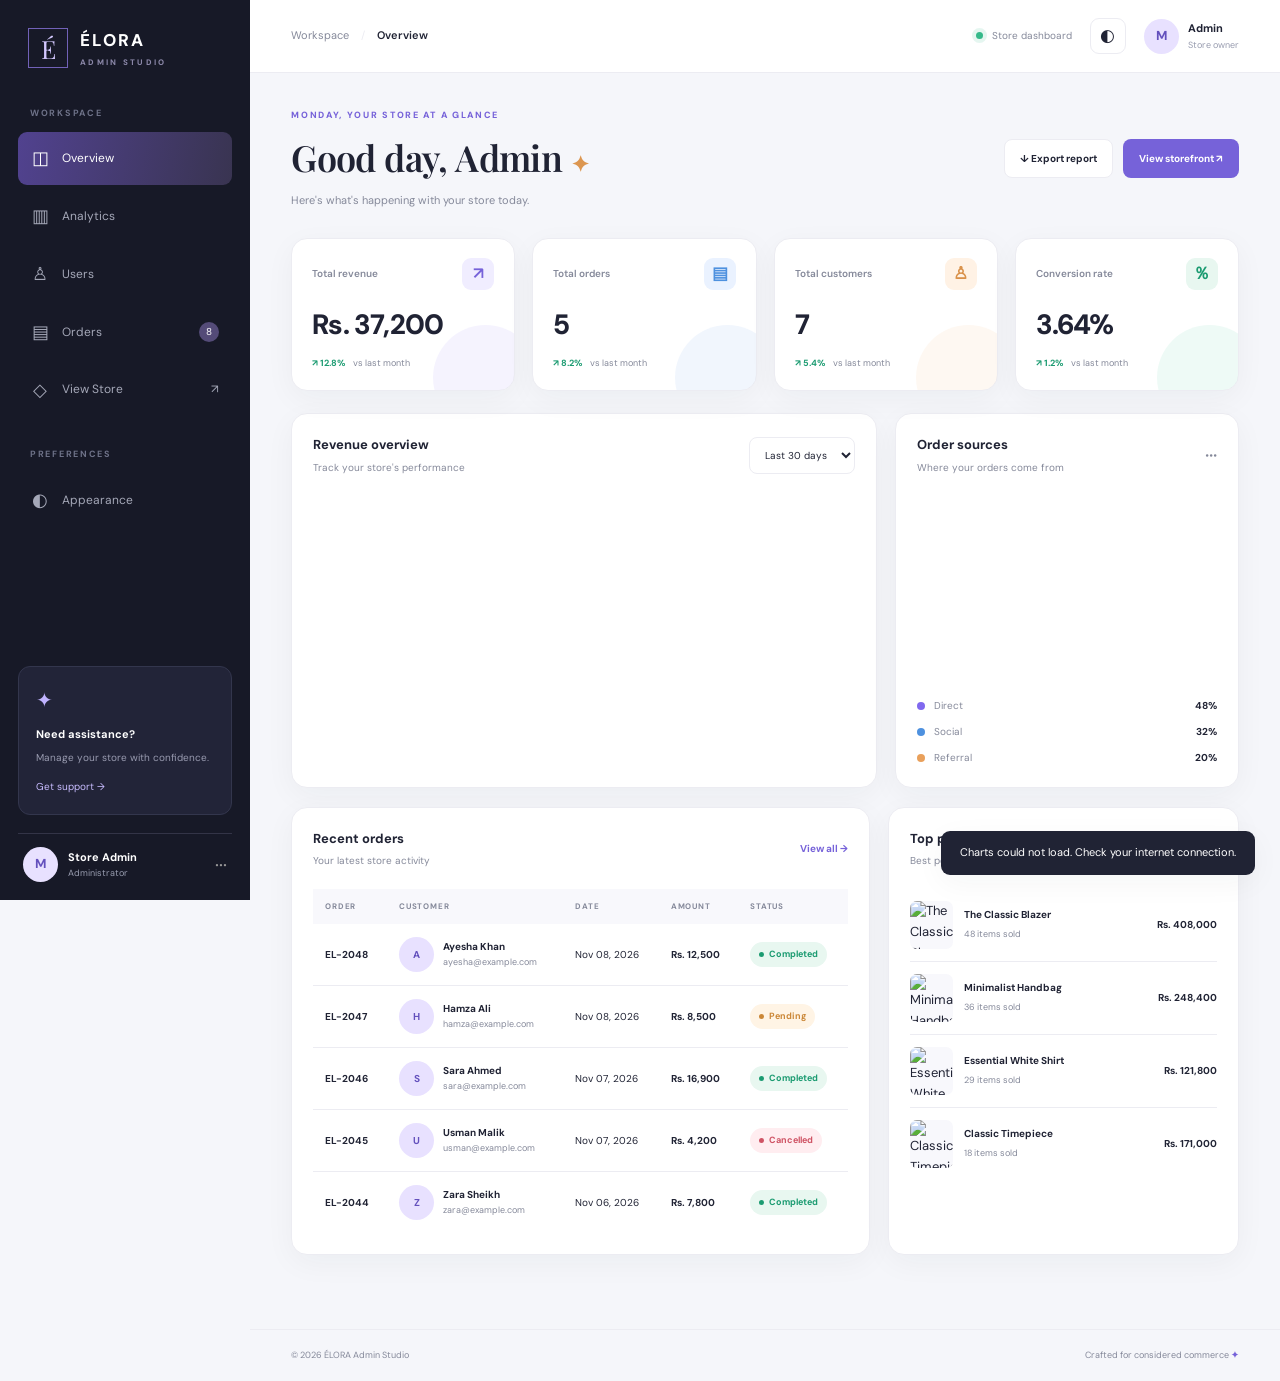
==== admin.html @ 5c1dced6 "Add files via upload" ====
<!DOCTYPE html>
<html lang="en">
<head>
  <meta charset="UTF-8">
  <meta name="viewport" content="width=device-width, initial-scale=1.0">
  <meta name="theme-color" content="#10131c">
  <title>Admin Dashboard | ÉLORA</title>

  <link rel="preconnect" href="https://fonts.googleapis.com">
  <link rel="preconnect" href="https://fonts.gstatic.com" crossorigin>
  <link href="https://fonts.googleapis.com/css2?family=DM+Sans:wght@400;500;600;700;800&family=Playfair+Display:wght@500;600;700&display=swap" rel="stylesheet">
  <link rel="stylesheet" href="admin.css">

  <script src="https://cdn.jsdelivr.net/npm/chart.js"></script>
  <script src="admin.js" defer></script>
</head>
<body>
  <div class="app-shell">

    <aside class="sidebar" id="sidebar">
      <a href="index.html" class="brand">
        <span class="brand-mark">É</span>
        <span class="brand-name">ÉLORA<small>ADMIN STUDIO</small></span>
      </a>

      <div class="sidebar-label">WORKSPACE</div>
      <nav class="sidebar-nav" aria-label="Main navigation">
        <a href="#overview" class="nav-link active" data-section="overview">
          <span class="nav-icon">◫</span> Overview
        </a>
        <a href="#analytics" class="nav-link" data-section="analytics">
          <span class="nav-icon">▥</span> Analytics
        </a>
        <a href="#users" class="nav-link" data-section="users">
          <span class="nav-icon">♙</span> Users
        </a>
        <a href="#orders" class="nav-link" data-section="orders">
          <span class="nav-icon">▤</span> Orders
          <span class="nav-badge">8</span>
        </a>
        <a href="shop.html" class="nav-link">
          <span class="nav-icon">◇</span> View Store
          <span class="external-icon">↗</span>
        </a>
      </nav>

      <div class="sidebar-label">PREFERENCES</div>
      <nav class="sidebar-nav">
        <button class="nav-link" id="theme-sidebar">
          <span class="nav-icon">◐</span> Appearance
        </button>
      </nav>

      <div class="sidebar-bottom">
        <div class="sidebar-help">
          <span class="help-icon">✦</span>
          <strong>Need assistance?</strong>
          <p>Manage your store with confidence.</p>
          <a href="contact.html">Get support →</a>
        </div>
        <div class="admin-mini">
          <div class="avatar avatar-purple">M</div>
          <div><strong>Store Admin</strong><small>Administrator</small></div>
          <span class="more-icon">···</span>
        </div>
      </div>
    </aside>

    <div class="main-area">
      <header class="topbar">
        <div class="topbar-left">
          <button class="icon-button mobile-menu" id="menu-toggle" aria-label="Toggle sidebar">☰</button>
          <div class="breadcrumb">Workspace <span>/</span> <strong id="breadcrumb-title">Overview</strong></div>
        </div>
        <div class="topbar-actions">
          <span class="live-indicator"><i></i> Store dashboard</span>
          <button class="icon-button" id="theme-toggle" aria-label="Toggle theme" title="Toggle theme">◐</button>
          <div class="top-admin">
            <div class="avatar avatar-purple">M</div>
            <div><strong>Admin</strong><small>Store owner</small></div>
          </div>
        </div>
      </header>

      <main class="dashboard-content">

        <!-- OVERVIEW -->
        <section class="dashboard-section active-section" id="overview">
          <div class="page-heading">
            <div>
              <p class="eyebrow">MONDAY, YOUR STORE AT A GLANCE</p>
              <h1>Good day, Admin <span>✦</span></h1>
              <p class="heading-subtitle">Here's what's happening with your store today.</p>
            </div>
            <div class="heading-actions">
              <button class="secondary-button" id="export-report">↓ Export report</button>
              <a href="shop.html" class="primary-button">View storefront ↗</a>
            </div>
          </div>

          <div class="stats-grid">
            <article class="stat-card">
              <div class="stat-top"><span>Total revenue</span><span class="stat-icon purple">↗</span></div>
              <div class="stat-value" id="total-revenue">Rs. 0</div>
              <div class="stat-bottom"><span class="trend positive">↗ 12.8%</span><span>vs last month</span></div>
              <div class="stat-decoration decoration-purple"></div>
            </article>
            <article class="stat-card">
              <div class="stat-top"><span>Total orders</span><span class="stat-icon blue">▤</span></div>
              <div class="stat-value" id="total-orders">0</div>
              <div class="stat-bottom"><span class="trend positive">↗ 8.2%</span><span>vs last month</span></div>
              <div class="stat-decoration decoration-blue"></div>
            </article>
            <article class="stat-card">
              <div class="stat-top"><span>Total customers</span><span class="stat-icon orange">♙</span></div>
              <div class="stat-value" id="total-customers">0</div>
              <div class="stat-bottom"><span class="trend positive">↗ 5.4%</span><span>vs last month</span></div>
              <div class="stat-decoration decoration-orange"></div>
            </article>
            <article class="stat-card">
              <div class="stat-top"><span>Conversion rate</span><span class="stat-icon green">％</span></div>
              <div class="stat-value">3.64%</div>
              <div class="stat-bottom"><span class="trend positive">↗ 1.2%</span><span>vs last month</span></div>
              <div class="stat-decoration decoration-green"></div>
            </article>
          </div>

          <div class="dashboard-grid">
            <article class="panel revenue-panel">
              <div class="panel-heading">
                <div><h2>Revenue overview</h2><p>Track your store's performance</p></div>
                <select id="revenue-period" class="select-control" aria-label="Revenue chart period">
                  <option value="7">Last 7 days</option>
                  <option value="30" selected>Last 30 days</option>
                  <option value="90">Last 90 days</option>
                </select>
              </div>
              <div class="chart-wrap"><canvas id="revenue-chart"></canvas></div>
            </article>

            <article class="panel traffic-panel">
              <div class="panel-heading">
                <div><h2>Order sources</h2><p>Where your orders come from</p></div>
                <button class="more-button" aria-label="More options">···</button>
              </div>
              <div class="donut-wrap"><canvas id="source-chart"></canvas></div>
              <div class="source-legend">
                <div><i class="legend-dot dot-purple"></i><span>Direct</span><strong>48%</strong></div>
                <div><i class="legend-dot dot-blue"></i><span>Social</span><strong>32%</strong></div>
                <div><i class="legend-dot dot-orange"></i><span>Referral</span><strong>20%</strong></div>
              </div>
            </article>
          </div>

          <div class="dashboard-grid lower-grid">
            <article class="panel orders-panel" id="orders">
              <div class="panel-heading">
                <div><h2>Recent orders</h2><p>Your latest store activity</p></div>
                <button class="text-button" id="view-all-orders">View all →</button>
              </div>
              <div class="table-scroll">
                <table>
                  <thead><tr><th>ORDER</th><th>CUSTOMER</th><th>DATE</th><th>AMOUNT</th><th>STATUS</th></tr></thead>
                  <tbody id="recent-orders-body"></tbody>
                </table>
              </div>
            </article>

            <article class="panel products-panel">
              <div class="panel-heading"><div><h2>Top products</h2><p>Best performing items</p></div></div>
              <div id="top-products"></div>
            </article>
          </div>
        </section>

        <!-- ANALYTICS -->
        <section class="dashboard-section" id="analytics">
          <div class="page-heading">
            <div><p class="eyebrow">PERFORMANCE INSIGHTS</p><h1>Analytics</h1><p class="heading-subtitle">Understand your store performance.</p></div>
            <button class="secondary-button" id="analytics-export">↓ Export data</button>
          </div>
          <div class="stats-grid compact-stats">
            <article class="stat-card"><div class="stat-top"><span>Average order value</span><span class="stat-icon purple">◈</span></div><div class="stat-value">Rs. 6,850</div><div class="stat-bottom"><span class="trend positive">↗ 4.3%</span><span>vs last month</span></div></article>
            <article class="stat-card"><div class="stat-top"><span>Orders completed</span><span class="stat-icon green">✓</span></div><div class="stat-value">84%</div><div class="stat-bottom"><span class="trend positive">↗ 2.1%</span><span>vs last month</span></div></article>
            <article class="stat-card"><div class="stat-top"><span>Returning customers</span><span class="stat-icon blue">♙</span></div><div class="stat-value">28.6%</div><div class="stat-bottom"><span class="trend positive">↗ 3.8%</span><span>vs last month</span></div></article>
            <article class="stat-card"><div class="stat-top"><span>Refund rate</span><span class="stat-icon orange">↩</span></div><div class="stat-value">1.8%</div><div class="stat-bottom"><span class="trend neutral">— 0.2%</span><span>vs last month</span></div></article>
          </div>
          <article class="panel analytics-chart-panel">
            <div class="panel-heading"><div><h2>Revenue & orders</h2><p>Monthly performance comparison</p></div></div>
            <div class="large-chart"><canvas id="analytics-chart"></canvas></div>
          </article>
        </section>

        <!-- USERS -->
        <section class="dashboard-section" id="users">
          <div class="page-heading">
            <div><p class="eyebrow">CUSTOMER RELATIONSHIPS</p><h1>User management</h1><p class="heading-subtitle">Manage your customer directory.</p></div>
            <button class="primary-button" id="add-user-button">＋ Add user</button>
          </div>

          <div class="stats-grid user-stats">
            <article class="stat-card"><div class="stat-top"><span>All users</span><span class="stat-icon purple">♙</span></div><div class="stat-value" id="user-total">0</div><div class="stat-bottom"><span>Registered profiles</span></div></article>
            <article class="stat-card"><div class="stat-top"><span>Active users</span><span class="stat-icon green">✓</span></div><div class="stat-value" id="user-active">0</div><div class="stat-bottom"><span>Active status</span></div></article>
            <article class="stat-card"><div class="stat-top"><span>New this month</span><span class="stat-icon blue">＋</span></div><div class="stat-value" id="user-new">0</div><div class="stat-bottom"><span>Recent signups</span></div></article>
          </div>

          <article class="panel user-panel">
            <div class="panel-heading user-toolbar">
              <div><h2>All customers</h2><p>Search and manage customer profiles</p></div>
              <div class="user-filters">
                <input type="search" id="user-search" placeholder="Search users..." class="search-control">
                <select id="user-status-filter" class="select-control"><option value="all">All statuses</option><option value="Active">Active</option><option value="Inactive">Inactive</option></select>
                <button class="secondary-button" id="user-export">↓ CSV</button>
              </div>
            </div>
            <div class="table-scroll">
              <table class="user-table">
                <thead><tr><th>CUSTOMER</th><th>EMAIL</th><th>JOINED</th><th>ORDERS</th><th>STATUS</th><th>ACTIONS</th></tr></thead>
                <tbody id="users-body"></tbody>
              </table>
            </div>
            <div class="table-footer"><span id="user-count-label">Showing 0 users</span><span>Demo customer records</span></div>
          </article>
        </section>

      </main>

      <footer class="dashboard-footer">
        <span>© 2026 ÉLORA Admin Studio</span>
        <span>Crafted for considered commerce <b>✦</b></span>
      </footer>
    </div>
  </div>

  <!-- USER MODAL -->
  <div class="modal-backdrop" id="user-modal" aria-hidden="true">
    <div class="modal" role="dialog" aria-modal="true" aria-labelledby="modal-title">
      <div class="modal-heading"><div><p class="eyebrow">CUSTOMER DIRECTORY</p><h2 id="modal-title">Add new user</h2></div><button class="modal-close" id="modal-close" aria-label="Close">×</button></div>
      <form id="user-form">
        <input type="hidden" id="edit-user-id">
        <label>Full name<input id="form-name" required maxlength="70" placeholder="Enter full name"></label>
        <label>Email address<input id="form-email" type="email" required maxlength="120" placeholder="name@example.com"></label>
        <label>Status<select id="form-status"><option>Active</option><option>Inactive</option></select></label>
        <div class="modal-actions"><button type="button" class="secondary-button" id="cancel-user">Cancel</button><button type="submit" class="primary-button">Save user</button></div>
      </form>
    </div>
  </div>

  <div class="toast" id="toast" role="status" aria-live="polite"></div>
</body>
</html>
---- admin.css ----
:root {
  color-scheme: light;
  --bg: #f5f6fa;
  --surface: #ffffff;
  --surface-2: #f8f8fc;
  --text: #202334;
  --muted: #85899a;
  --border: #ececf2;
  --sidebar: #171927;
  --sidebar-text: #a5a8b8;
  --primary: #7662d9;
  --primary-soft: #f0edff;
  --green: #1b9b71;
  --green-soft: #e8f7f0;
  --orange: #dc9650;
  --blue: #4e91df;
  --red: #d95b68;
  --shadow: 0 8px 30px rgba(31, 35, 55, .045);
  --radius: 16px;
}

body.dark-theme {
  color-scheme: dark;
  --bg: #11131d;
  --surface: #1a1d2a;
  --surface-2: #222536;
  --text: #eff0f7;
  --muted: #999eb1;
  --border: #303346;
  --sidebar: #0c0e17;
  --sidebar-text: #a5a8b8;
  --primary: #a08efb;
  --primary-soft: #30294b;
  --green-soft: #17372f;
  --shadow: 0 8px 30px rgba(0,0,0,.15);
}

* { box-sizing: border-box; margin: 0; padding: 0; }
html { scroll-behavior: smooth; }
body {
  font-family: "DM Sans", sans-serif;
  background: var(--bg);
  color: var(--text);
  font-size: 13px;
  line-height: 1.6;
  transition: background .25s, color .25s;
}
button, input, select { font: inherit; }
button { cursor: pointer; }
a { color: inherit; text-decoration: none; }
button:focus-visible, a:focus-visible, input:focus-visible, select:focus-visible {
  outline: 2px solid var(--primary);
  outline-offset: 3px;
}
.app-shell { min-height: 100vh; }
.sidebar {
  position: fixed;
  inset: 0 auto 0 0;
  z-index: 100;
  width: 250px;
  background: var(--sidebar);
  color: white;
  display: flex;
  flex-direction: column;
  padding: 27px 18px 15px;
  overflow-y: auto;
}
.brand { display: flex; align-items: center; gap: 12px; padding: 0 10px 37px; }
.brand-mark {
  display: grid; place-items: center; width: 40px; height: 40px;
  border: 1px solid #7161b7; color: #d4c9ff;
  font-family: "Playfair Display", serif; font-size: 25px;
}
.brand-name { font-weight: 800; letter-spacing: 2px; font-size: 17px; }
.brand-name small { display: block; color: #8c88a9; font-size: 8px; letter-spacing: 2.3px; margin-top: 2px; }
.sidebar-label { color: #6e7288; font-size: 9px; font-weight: 700; letter-spacing: 1.7px; padding: 0 12px 12px; }
.sidebar-nav { display: grid; gap: 5px; margin-bottom: 31px; }
.nav-link {
  display: flex; align-items: center; gap: 13px;
  width: 100%; padding: 12px 13px; border: 0;
  border-radius: 9px; color: var(--sidebar-text);
  background: transparent; font-size: 12px; text-align: left;
  transition: .2s;
}
.nav-link:hover { background: #25283b; color: white; }
.nav-link.active { color: white; background: linear-gradient(100deg,#51428f,#393451); }
.nav-icon { width: 18px; font-size: 18px; text-align: center; }
.nav-badge { margin-left: auto; background: #544b78; color: white; padding: 2px 7px; border-radius: 20px; font-size: 10px; }
.external-icon { margin-left: auto; }
.sidebar-bottom { margin-top: auto; }
.sidebar-help { background: #222438; border: 1px solid #33364d; padding: 17px; border-radius: 12px; margin-bottom: 18px; }
.help-icon { display: block; color: #c0b3ff; font-size: 20px; margin-bottom: 8px; }
.sidebar-help strong { font-size: 11px; }
.sidebar-help p { color: #999bb0; font-size: 10px; margin: 5px 0 10px; }
.sidebar-help a { color: #c8bcff; font-size: 10px; }
.admin-mini { display: flex; align-items: center; gap: 10px; padding: 13px 5px 3px; border-top: 1px solid #333447; }
.admin-mini strong, .top-admin strong { display: block; font-size: 11px; }
.admin-mini small, .top-admin small { display: block; font-size: 9px; color: #989caf; }
.avatar { flex: 0 0 auto; display: grid; place-items: center; width: 35px; height: 35px; border-radius: 50%; font-weight: 700; }
.avatar-purple { background: #e8e1ff; color: #6350bd; }
.more-icon { margin-left: auto; font-size: 20px; color: #999; }

.main-area { margin-left: 250px; min-height: 100vh; display: flex; flex-direction: column; }
.topbar {
  height: 73px; padding: 0 4%;
  background: var(--surface); border-bottom: 1px solid var(--border);
  display: flex; align-items: center; justify-content: space-between;
  position: sticky; top: 0; z-index: 50;
}
.topbar-left, .topbar-actions { display: flex; align-items: center; gap: 20px; }
.breadcrumb { color: var(--muted); font-size: 11px; }
.breadcrumb span { margin: 0 9px; color: var(--border); }
.breadcrumb strong { color: var(--text); font-weight: 600; }
.topbar-actions { gap: 18px; }
.live-indicator { font-size: 10px; color: var(--muted); }
.live-indicator i { display: inline-block; width: 7px; height: 7px; border-radius: 50%; background: #36b98a; margin-right: 6px; box-shadow: 0 0 0 4px #36b98a20; }
.icon-button { border: 1px solid var(--border); background: var(--surface); color: var(--text); width: 36px; height: 36px; border-radius: 9px; font-size: 17px; }
.icon-button:hover { border-color: var(--primary); color: var(--primary); }
.top-admin { display: flex; align-items: center; gap: 9px; }
.mobile-menu { display: none; }

.dashboard-content { width: 100%; max-width: 1600px; margin: 0 auto; padding: 35px 4% 55px; flex: 1; }
.dashboard-section { display: none; animation: appear .25s ease; }
.dashboard-section.active-section { display: block; }
@keyframes appear { from { opacity: 0; transform: translateY(5px); } to { opacity: 1; transform: translateY(0); } }

.page-heading { display: flex; justify-content: space-between; align-items: center; gap: 20px; margin-bottom: 28px; }
.eyebrow { color: var(--primary); font-size: 9px; font-weight: 800; letter-spacing: 1.7px; margin-bottom: 7px; }
.page-heading h1 { font-family: "Playfair Display", serif; font-weight: 600; font-size: clamp(28px,3vw,36px); letter-spacing: -.6px; }
.page-heading h1 span { color: var(--orange); font-size: 22px; }
.heading-subtitle { color: var(--muted); margin-top: 5px; font-size: 11px; }
.heading-actions { display: flex; gap: 10px; }
.primary-button, .secondary-button {
  display: inline-flex; justify-content: center; align-items: center; gap: 7px;
  min-height: 39px; border-radius: 8px; padding: 0 15px;
  font-size: 10px; font-weight: 700; border: 1px solid transparent;
  transition: .2s;
}
.primary-button { background: var(--primary); color: white; }
.primary-button:hover { filter: brightness(1.1); transform: translateY(-1px); }
.secondary-button { color: var(--text); background: var(--surface); border-color: var(--border); }
.secondary-button:hover { border-color: var(--primary); color: var(--primary); }
.text-button { background: transparent; border: 0; color: var(--primary); font-size: 10px; font-weight: 700; }
.select-control, .search-control {
  height: 37px; background: var(--surface); border: 1px solid var(--border);
  border-radius: 8px; color: var(--text); padding: 0 11px; font-size: 10px;
}
.search-control { min-width: 190px; }

.stats-grid { display: grid; grid-template-columns: repeat(4,minmax(0,1fr)); gap: 17px; margin-bottom: 22px; }
.stat-card {
  position: relative; overflow: hidden; background: var(--surface);
  border: 1px solid var(--border); border-radius: var(--radius);
  padding: 19px 20px; min-width: 0; box-shadow: var(--shadow);
}
.stat-top { display: flex; align-items: center; justify-content: space-between; gap: 8px; color: var(--muted); font-size: 10px; font-weight: 600; }
.stat-icon { width: 32px; height: 32px; border-radius: 9px; display: grid; place-items: center; font-size: 17px; }
.stat-icon.purple { background: var(--primary-soft); color: var(--primary); }
.stat-icon.blue { background: #eaf2ff; color: #4e91df; }
.stat-icon.orange { background: #fff2e5; color: #d99048; }
.stat-icon.green { background: var(--green-soft); color: var(--green); }
.dark-theme .stat-icon.blue { background: #243750; }
.dark-theme .stat-icon.orange { background: #443124; }
.stat-value { font-size: clamp(21px,2.3vw,28px); font-weight: 800; letter-spacing: -.8px; margin: 13px 0 9px; position: relative; z-index: 1; }
.stat-bottom { display: flex; flex-wrap: wrap; gap: 7px; color: var(--muted); font-size: 9px; position: relative; z-index: 1; }
.trend { font-weight: 700; }
.trend.positive { color: var(--green); }
.trend.neutral { color: var(--orange); }
.stat-decoration { position: absolute; right: -24px; bottom: -40px; width: 105px; height: 105px; border-radius: 50%; opacity: .08; }
.decoration-purple { background: #8069ef; }
.decoration-blue { background: #4e91df; }
.decoration-orange { background: #e9a05b; }
.decoration-green { background: #28b787; }

.dashboard-grid { display: grid; grid-template-columns: 1.7fr 1fr; gap: 18px; margin-bottom: 19px; }
.panel { background: var(--surface); border: 1px solid var(--border); border-radius: var(--radius); padding: 21px; box-shadow: var(--shadow); min-width: 0; }
.panel-heading { display: flex; justify-content: space-between; align-items: center; gap: 15px; margin-bottom: 20px; }
.panel-heading h2 { font-size: 13px; font-weight: 700; }
.panel-heading p { font-size: 10px; color: var(--muted); margin-top: 4px; }
.more-button { border: 0; background: transparent; color: var(--muted); font-size: 22px; }
.chart-wrap { position: relative; width: 100%; height: 270px; }
.donut-wrap { width: 100%; max-width: 210px; height: 190px; margin: 0 auto 12px; }
.source-legend { display: grid; gap: 10px; }
.source-legend > div { display: flex; align-items: center; gap: 9px; font-size: 10px; color: var(--muted); }
.source-legend strong { margin-left: auto; color: var(--text); }
.legend-dot { width: 8px; height: 8px; border-radius: 50%; }
.dot-purple { background: #8069ef; }
.dot-blue { background: #4e91df; }
.dot-orange { background: #e9a05b; }
.lower-grid { grid-template-columns: 1.65fr 1fr; }
.table-scroll { width: 100%; overflow-x: auto; }
table { width: 100%; border-collapse: collapse; white-space: nowrap; text-align: left; }
th { padding: 11px 12px; font-size: 8px; letter-spacing: .8px; color: var(--muted); font-weight: 700; background: var(--surface-2); }
td { padding: 13px 12px; font-size: 10px; border-bottom: 1px solid var(--border); }
tbody tr:last-child td { border-bottom: 0; }
tbody tr:hover { background: var(--surface-2); }
.customer-cell { display: flex; align-items: center; gap: 9px; }
.customer-cell strong { font-size: 10px; }
.customer-cell small { display: block; color: var(--muted); font-size: 9px; }
.status-pill { display: inline-flex; align-items: center; gap: 5px; padding: 5px 9px; border-radius: 30px; font-size: 9px; font-weight: 700; }
.status-pill::before { content: ""; width: 5px; height: 5px; border-radius: 50%; background: currentColor; }
.status-completed, .status-active { background: var(--green-soft); color: var(--green); }
.status-pending { background: #fff4e5; color: #cb8737; }
.status-cancelled, .status-inactive { background: #ffedf0; color: #cf5364; }
.top-product { display: flex; align-items: center; gap: 11px; padding: 12px 0; border-bottom: 1px solid var(--border); }
.top-product:last-child { border: 0; }
.product-thumb { width: 43px; height: 48px; border-radius: 7px; object-fit: cover; background: var(--surface-2); }
.top-product-info { flex: 1; min-width: 0; }
.top-product-info strong { display: block; font-size: 10px; overflow: hidden; text-overflow: ellipsis; }
.top-product-info small { color: var(--muted); font-size: 9px; }
.top-product > strong { font-size: 10px; }
.dashboard-footer { display: flex; justify-content: space-between; gap: 15px; padding: 18px 4%; border-top: 1px solid var(--border); color: var(--muted); font-size: 9px; }
.dashboard-footer b { color: var(--primary); }

.compact-stats { margin-top: 5px; }
.analytics-chart-panel { margin-top: 18px; }
.large-chart { height: 390px; position: relative; }
.user-stats { grid-template-columns: repeat(3,minmax(0,1fr)); }
.user-panel { margin-top: 20px; }
.user-toolbar { align-items: flex-start; }
.user-filters { display: flex; flex-wrap: wrap; gap: 8px; }
.user-table td { padding-top: 15px; padding-bottom: 15px; }
.table-footer { display: flex; justify-content: space-between; padding-top: 17px; color: var(--muted); font-size: 9px; }
.action-buttons { display: flex; gap: 6px; }
.table-action { background: var(--surface-2); color: var(--text); border: 1px solid var(--border); border-radius: 6px; padding: 5px 8px; font-size: 9px; }
.table-action:hover { border-color: var(--primary); color: var(--primary); }
.table-action.delete:hover { border-color: var(--red); color: var(--red); }
.empty-row { text-align: center; color: var(--muted); padding: 35px; }

.modal-backdrop { position: fixed; inset: 0; z-index: 200; background: #090b16a8; display: none; align-items: center; justify-content: center; padding: 18px; }
.modal-backdrop.open { display: flex; }
.modal { width: 100%; max-width: 440px; background: var(--surface); border: 1px solid var(--border); border-radius: 17px; padding: 25px; box-shadow: 0 25px 80px #0003; }
.modal-heading { display: flex; justify-content: space-between; margin-bottom: 23px; }
.modal-heading h2 { font-family: "Playfair Display",serif; font-size: 25px; font-weight: 600; }
.modal-close { background: transparent; border: 0; color: var(--muted); font-size: 25px; }
.modal form label { display: block; margin-bottom: 15px; font-size: 10px; font-weight: 700; }
.modal form input, .modal form select { display: block; width: 100%; height: 42px; margin-top: 7px; padding: 0 12px; border: 1px solid var(--border); border-radius: 8px; background: var(--surface-2); color: var(--text); }
.modal-actions { display: flex; justify-content: flex-end; gap: 9px; margin-top: 22px; }
.toast { position: fixed; right: 25px; bottom: 25px; z-index: 300; background: #202334; color: white; padding: 13px 19px; border-radius: 9px; box-shadow: var(--shadow); font-size: 11px; opacity: 0; transform: translateY(10px); pointer-events: none; transition: .25s; }
.toast.show { opacity: 1; transform: translateY(0); }

@media (max-width: 1150px) {
  .sidebar { width: 220px; }
  .main-area { margin-left: 220px; }
  .stats-grid { gap: 11px; }
  .stat-card { padding: 16px; }
  .dashboard-grid { grid-template-columns: 1.4fr 1fr; }
  .user-toolbar { flex-direction: column; }
}
@media (max-width: 900px) {
  .sidebar { width: 72px; padding: 22px 10px 12px; }
  .brand { justify-content: center; padding: 0 0 35px; }
  .brand-mark { width: 42px; height: 42px; }
  .brand-name, .sidebar-label, .nav-link:not(.active) .nav-badge,
  .nav-link .nav-badge, .nav-link .external-icon,
  .nav-link:not(.active) { font-size: 0; }
  .nav-link { justify-content: center; padding: 13px 5px; }
  .nav-icon { font-size: 20px; }
  .sidebar-help, .admin-mini > div:not(.avatar), .more-icon { display: none; }
  .admin-mini { justify-content: center; }
  .main-area { margin-left: 72px; }
  .dashboard-grid { grid-template-columns: 1fr; }
  .stats-grid { grid-template-columns: repeat(2,minmax(0,1fr)); }
}
@media (max-width: 600px) {
  .sidebar { width: 250px; transform: translateX(-100%); transition: transform .25s ease; box-shadow: 15px 0 35px #0002; }
  .sidebar.mobile-open { transform: translateX(0); }
  .sidebar .brand { justify-content: flex-start; padding: 0 10px 30px; }
  .sidebar .brand-name { font-size: 17px; }
  .sidebar .sidebar-label { font-size: 9px; }
  .sidebar .nav-link { justify-content: flex-start; font-size: 12px; padding: 12px 13px; }
  .sidebar .nav-icon { font-size: 18px; }
  .sidebar .nav-badge, .sidebar .external-icon { font-size: 10px; }
  .sidebar .sidebar-help { display: block; }
  .sidebar .admin-mini > div:not(.avatar) { display: block; }
  .sidebar .more-icon { display: block; }
  .main-area { margin-left: 0; }
  .topbar { height: 62px; padding: 0 15px; }
  .mobile-menu { display: block; }
  .topbar-left, .topbar-actions { gap: 10px; }
  .breadcrumb { font-size: 9px; }
  .live-indicator { display: none; }
  .top-admin > div:not(.avatar) { display: none; }
  .dashboard-content { padding: 26px 15px 40px; }
  .page-heading { align-items: flex-start; flex-direction: column; }
  .page-heading h1 { font-size: 29px; }
  .heading-actions { width: 100%; }
  .heading-actions > * { flex: 1; }
  .stats-grid { gap: 10px; }
  .stat-card { padding: 13px; border-radius: 12px; }
  .stat-top { font-size: 9px; }
  .stat-icon { width: 27px; height: 27px; font-size: 14px; }
  .stat-value { font-size: 21px; }
  .stat-bottom { font-size: 8px; }
  .panel { padding: 15px; border-radius: 13px; }
  .panel-heading { align-items: flex-start; }
  .chart-wrap { height: 225px; }
  .donut-wrap { height: 180px; }
  .large-chart { height: 300px; }
  .user-filters { width: 100%; }
  .user-filters > * { flex: 1; min-width: 0; }
  .user-filters .search-control { flex-basis: 100%; }
  .table-footer { gap: 10px; flex-wrap: wrap; }
  .dashboard-footer { padding: 15px; font-size: 8px; }
}
@media (max-width: 360px) {
  .dashboard-content { padding-left: 10px; padding-right: 10px; }
  .stat-card { padding: 10px; }
  .stat-value { font-size: 18px; }
  .heading-actions { flex-direction: column; }
  .breadcrumb { font-size: 8px; }
}
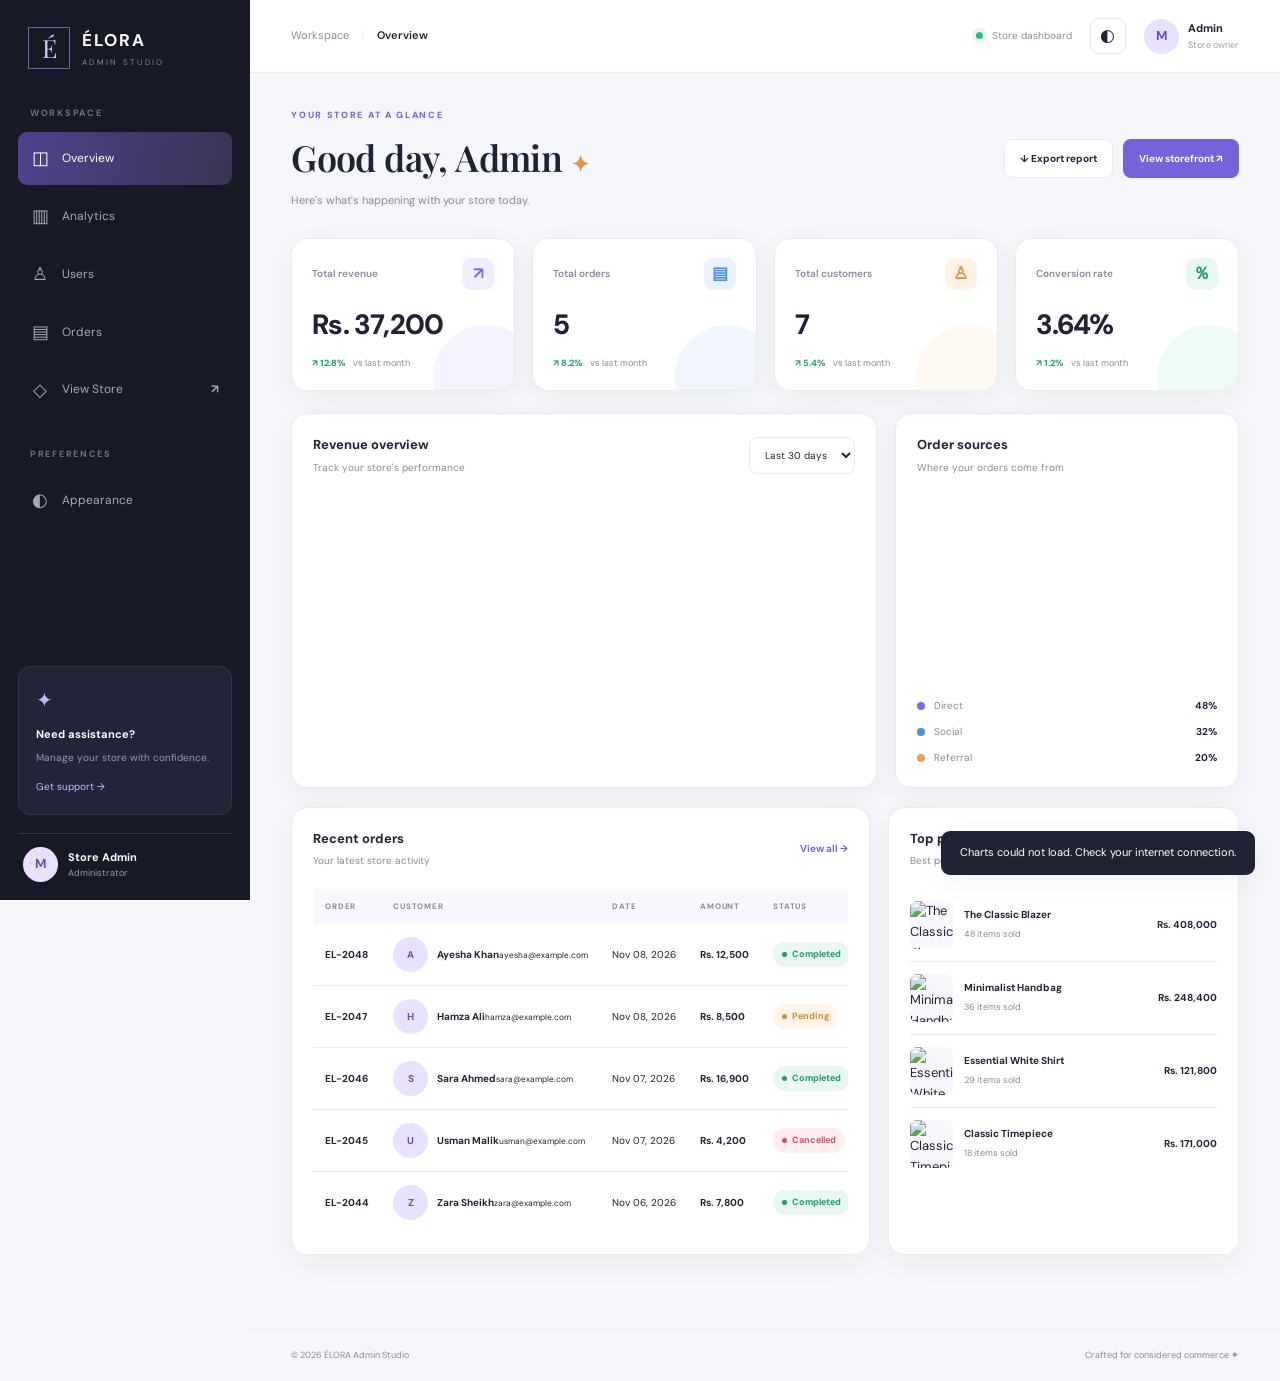
==== commit 2203a93f: "Update admin.html" ====
--- a/admin.html
+++ b/admin.html
@@ -1,68 +1,50 @@
-
 <!DOCTYPE html>
 <html lang="en">
 <head>
   <meta charset="UTF-8">
   <meta name="viewport" content="width=device-width, initial-scale=1.0">
-  <meta name="theme-color" content="#10131c">
+  <meta name="theme-color" content="#11131d">
+  <meta name="description" content="ÉLORA Admin Studio dashboard">
   <title>Admin Dashboard | ÉLORA</title>
 
   <link rel="preconnect" href="https://fonts.googleapis.com">
   <link rel="preconnect" href="https://fonts.gstatic.com" crossorigin>
   <link href="https://fonts.googleapis.com/css2?family=DM+Sans:wght@400;500;600;700;800&family=Playfair+Display:wght@500;600;700&display=swap" rel="stylesheet">
+
   <link rel="stylesheet" href="admin.css">
-
   <script src="https://cdn.jsdelivr.net/npm/chart.js"></script>
   <script src="admin.js" defer></script>
 </head>
 <body>
   <div class="app-shell">
-
     <aside class="sidebar" id="sidebar">
-      <a href="index.html" class="brand">
-        <span class="brand-mark">É</span>
-        <span class="brand-name">ÉLORA<small>ADMIN STUDIO</small></span>
+      <a class="brand" href="admin.html">
+        <span class="brand-symbol">É</span>
+        <span class="brand-text"><strong>ÉLORA</strong><small>ADMIN STUDIO</small></span>
       </a>
 
-      <div class="sidebar-label">WORKSPACE</div>
-      <nav class="sidebar-nav" aria-label="Main navigation">
-        <a href="#overview" class="nav-link active" data-section="overview">
-          <span class="nav-icon">◫</span> Overview
-        </a>
-        <a href="#analytics" class="nav-link" data-section="analytics">
-          <span class="nav-icon">▥</span> Analytics
-        </a>
-        <a href="#users" class="nav-link" data-section="users">
-          <span class="nav-icon">♙</span> Users
-        </a>
-        <a href="#orders" class="nav-link" data-section="orders">
-          <span class="nav-icon">▤</span> Orders
-          <span class="nav-badge">8</span>
-        </a>
-        <a href="shop.html" class="nav-link">
-          <span class="nav-icon">◇</span> View Store
-          <span class="external-icon">↗</span>
-        </a>
+      <p class="sidebar-label">WORKSPACE</p>
+      <nav class="sidebar-nav">
+        <a href="#overview" class="nav-link active" data-section="overview"><span>◫</span> Overview</a>
+        <a href="#analytics" class="nav-link" data-section="analytics"><span>▥</span> Analytics</a>
+        <a href="#users" class="nav-link" data-section="users"><span>♙</span> Users</a>
+        <a href="#orders" class="nav-link" data-section="orders"><span>▤</span> Orders</a>
+        <a href="https://muhammad-muzammil12.github.io/Portfolio-E-Commerce-Website/" class="nav-link" target="_blank" rel="noopener noreferrer"><span>◇</span> View Store <b class="external-icon">↗</b></a>
       </nav>
 
-      <div class="sidebar-label">PREFERENCES</div>
-      <nav class="sidebar-nav">
-        <button class="nav-link" id="theme-sidebar">
-          <span class="nav-icon">◐</span> Appearance
-        </button>
-      </nav>
+      <p class="sidebar-label">PREFERENCES</p>
+      <button class="nav-link theme-sidebar" id="theme-sidebar" type="button"><span>◐</span> Appearance</button>
 
       <div class="sidebar-bottom">
         <div class="sidebar-help">
           <span class="help-icon">✦</span>
           <strong>Need assistance?</strong>
           <p>Manage your store with confidence.</p>
-          <a href="contact.html">Get support →</a>
+          <a href="https://muhammad-muzammil12.github.io/Portfolio-E-Commerce-Website/contact.html" target="_blank" rel="noopener noreferrer">Get support →</a>
         </div>
         <div class="admin-mini">
-          <div class="avatar avatar-purple">M</div>
+          <div class="avatar">M</div>
           <div><strong>Store Admin</strong><small>Administrator</small></div>
-          <span class="more-icon">···</span>
         </div>
       </div>
     </aside>
@@ -70,170 +52,95 @@
     <div class="main-area">
       <header class="topbar">
         <div class="topbar-left">
-          <button class="icon-button mobile-menu" id="menu-toggle" aria-label="Toggle sidebar">☰</button>
+          <button class="icon-button mobile-menu" id="menu-toggle" aria-label="Open menu">☰</button>
           <div class="breadcrumb">Workspace <span>/</span> <strong id="breadcrumb-title">Overview</strong></div>
         </div>
         <div class="topbar-actions">
           <span class="live-indicator"><i></i> Store dashboard</span>
           <button class="icon-button" id="theme-toggle" aria-label="Toggle theme" title="Toggle theme">◐</button>
-          <div class="top-admin">
-            <div class="avatar avatar-purple">M</div>
-            <div><strong>Admin</strong><small>Store owner</small></div>
-          </div>
+          <div class="top-admin"><div class="avatar">M</div><div><strong>Admin</strong><small>Store owner</small></div></div>
         </div>
       </header>
 
       <main class="dashboard-content">
-
-        <!-- OVERVIEW -->
         <section class="dashboard-section active-section" id="overview">
           <div class="page-heading">
             <div>
-              <p class="eyebrow">MONDAY, YOUR STORE AT A GLANCE</p>
+              <p class="eyebrow">YOUR STORE AT A GLANCE</p>
               <h1>Good day, Admin <span>✦</span></h1>
               <p class="heading-subtitle">Here's what's happening with your store today.</p>
             </div>
             <div class="heading-actions">
               <button class="secondary-button" id="export-report">↓ Export report</button>
-              <a href="shop.html" class="primary-button">View storefront ↗</a>
+              <a class="primary-button" href="https://muhammad-muzammil12.github.io/Portfolio-E-Commerce-Website/" target="_blank" rel="noopener noreferrer">View storefront ↗</a>
             </div>
           </div>
 
           <div class="stats-grid">
-            <article class="stat-card">
-              <div class="stat-top"><span>Total revenue</span><span class="stat-icon purple">↗</span></div>
-              <div class="stat-value" id="total-revenue">Rs. 0</div>
-              <div class="stat-bottom"><span class="trend positive">↗ 12.8%</span><span>vs last month</span></div>
-              <div class="stat-decoration decoration-purple"></div>
-            </article>
-            <article class="stat-card">
-              <div class="stat-top"><span>Total orders</span><span class="stat-icon blue">▤</span></div>
-              <div class="stat-value" id="total-orders">0</div>
-              <div class="stat-bottom"><span class="trend positive">↗ 8.2%</span><span>vs last month</span></div>
-              <div class="stat-decoration decoration-blue"></div>
-            </article>
-            <article class="stat-card">
-              <div class="stat-top"><span>Total customers</span><span class="stat-icon orange">♙</span></div>
-              <div class="stat-value" id="total-customers">0</div>
-              <div class="stat-bottom"><span class="trend positive">↗ 5.4%</span><span>vs last month</span></div>
-              <div class="stat-decoration decoration-orange"></div>
-            </article>
-            <article class="stat-card">
-              <div class="stat-top"><span>Conversion rate</span><span class="stat-icon green">％</span></div>
-              <div class="stat-value">3.64%</div>
-              <div class="stat-bottom"><span class="trend positive">↗ 1.2%</span><span>vs last month</span></div>
-              <div class="stat-decoration decoration-green"></div>
-            </article>
+            <article class="stat-card"><div class="stat-top">Total revenue <span class="stat-icon purple">↗</span></div><div class="stat-value" id="total-revenue">Rs. 0</div><div class="stat-bottom"><span class="trend">↗ 12.8%</span> vs last month</div><div class="decoration purple-bg"></div></article>
+            <article class="stat-card"><div class="stat-top">Total orders <span class="stat-icon blue">▤</span></div><div class="stat-value" id="total-orders">0</div><div class="stat-bottom"><span class="trend">↗ 8.2%</span> vs last month</div><div class="decoration blue-bg"></div></article>
+            <article class="stat-card"><div class="stat-top">Total customers <span class="stat-icon orange">♙</span></div><div class="stat-value" id="total-customers">0</div><div class="stat-bottom"><span class="trend">↗ 5.4%</span> vs last month</div><div class="decoration orange-bg"></div></article>
+            <article class="stat-card"><div class="stat-top">Conversion rate <span class="stat-icon green">％</span></div><div class="stat-value">3.64%</div><div class="stat-bottom"><span class="trend">↗ 1.2%</span> vs last month</div><div class="decoration green-bg"></div></article>
           </div>
 
           <div class="dashboard-grid">
-            <article class="panel revenue-panel">
-              <div class="panel-heading">
-                <div><h2>Revenue overview</h2><p>Track your store's performance</p></div>
-                <select id="revenue-period" class="select-control" aria-label="Revenue chart period">
-                  <option value="7">Last 7 days</option>
-                  <option value="30" selected>Last 30 days</option>
-                  <option value="90">Last 90 days</option>
-                </select>
+            <article class="panel">
+              <div class="panel-heading"><div><h2>Revenue overview</h2><p>Track your store's performance</p></div>
+                <select id="revenue-period" class="select-control" aria-label="Revenue period"><option value="7">Last 7 days</option><option value="30" selected>Last 30 days</option><option value="90">Last 90 days</option></select>
               </div>
               <div class="chart-wrap"><canvas id="revenue-chart"></canvas></div>
             </article>
-
-            <article class="panel traffic-panel">
-              <div class="panel-heading">
-                <div><h2>Order sources</h2><p>Where your orders come from</p></div>
-                <button class="more-button" aria-label="More options">···</button>
-              </div>
+            <article class="panel">
+              <div class="panel-heading"><div><h2>Order sources</h2><p>Where your orders come from</p></div></div>
               <div class="donut-wrap"><canvas id="source-chart"></canvas></div>
-              <div class="source-legend">
-                <div><i class="legend-dot dot-purple"></i><span>Direct</span><strong>48%</strong></div>
-                <div><i class="legend-dot dot-blue"></i><span>Social</span><strong>32%</strong></div>
-                <div><i class="legend-dot dot-orange"></i><span>Referral</span><strong>20%</strong></div>
-              </div>
+              <div class="source-legend"><div><i class="dot purple-dot"></i> Direct <strong>48%</strong></div><div><i class="dot blue-dot"></i> Social <strong>32%</strong></div><div><i class="dot orange-dot"></i> Referral <strong>20%</strong></div></div>
             </article>
           </div>
 
           <div class="dashboard-grid lower-grid">
-            <article class="panel orders-panel" id="orders">
-              <div class="panel-heading">
-                <div><h2>Recent orders</h2><p>Your latest store activity</p></div>
-                <button class="text-button" id="view-all-orders">View all →</button>
-              </div>
-              <div class="table-scroll">
-                <table>
-                  <thead><tr><th>ORDER</th><th>CUSTOMER</th><th>DATE</th><th>AMOUNT</th><th>STATUS</th></tr></thead>
-                  <tbody id="recent-orders-body"></tbody>
-                </table>
-              </div>
+            <article class="panel" id="orders">
+              <div class="panel-heading"><div><h2>Recent orders</h2><p>Your latest store activity</p></div><button class="text-button" id="view-all-orders">View all →</button></div>
+              <div class="table-scroll"><table><thead><tr><th>ORDER</th><th>CUSTOMER</th><th>DATE</th><th>AMOUNT</th><th>STATUS</th></tr></thead><tbody id="recent-orders-body"></tbody></table></div>
             </article>
-
-            <article class="panel products-panel">
+            <article class="panel">
               <div class="panel-heading"><div><h2>Top products</h2><p>Best performing items</p></div></div>
               <div id="top-products"></div>
             </article>
           </div>
         </section>
 
-        <!-- ANALYTICS -->
         <section class="dashboard-section" id="analytics">
-          <div class="page-heading">
-            <div><p class="eyebrow">PERFORMANCE INSIGHTS</p><h1>Analytics</h1><p class="heading-subtitle">Understand your store performance.</p></div>
-            <button class="secondary-button" id="analytics-export">↓ Export data</button>
+          <div class="page-heading"><div><p class="eyebrow">PERFORMANCE INSIGHTS</p><h1>Analytics</h1><p class="heading-subtitle">Understand your store performance.</p></div><button class="secondary-button" id="analytics-export">↓ Export data</button></div>
+          <div class="stats-grid">
+            <article class="stat-card"><div class="stat-top">Average order value</div><div class="stat-value">Rs. 6,850</div><div class="stat-bottom"><span class="trend">↗ 4.3%</span> vs last month</div></article>
+            <article class="stat-card"><div class="stat-top">Orders completed</div><div class="stat-value">84%</div><div class="stat-bottom"><span class="trend">↗ 2.1%</span> vs last month</div></article>
+            <article class="stat-card"><div class="stat-top">Returning customers</div><div class="stat-value">28.6%</div><div class="stat-bottom"><span class="trend">↗ 3.8%</span> vs last month</div></article>
+            <article class="stat-card"><div class="stat-top">Refund rate</div><div class="stat-value">1.8%</div><div class="stat-bottom">— 0.2% vs last month</div></article>
           </div>
-          <div class="stats-grid compact-stats">
-            <article class="stat-card"><div class="stat-top"><span>Average order value</span><span class="stat-icon purple">◈</span></div><div class="stat-value">Rs. 6,850</div><div class="stat-bottom"><span class="trend positive">↗ 4.3%</span><span>vs last month</span></div></article>
-            <article class="stat-card"><div class="stat-top"><span>Orders completed</span><span class="stat-icon green">✓</span></div><div class="stat-value">84%</div><div class="stat-bottom"><span class="trend positive">↗ 2.1%</span><span>vs last month</span></div></article>
-            <article class="stat-card"><div class="stat-top"><span>Returning customers</span><span class="stat-icon blue">♙</span></div><div class="stat-value">28.6%</div><div class="stat-bottom"><span class="trend positive">↗ 3.8%</span><span>vs last month</span></div></article>
-            <article class="stat-card"><div class="stat-top"><span>Refund rate</span><span class="stat-icon orange">↩</span></div><div class="stat-value">1.8%</div><div class="stat-bottom"><span class="trend neutral">— 0.2%</span><span>vs last month</span></div></article>
-          </div>
-          <article class="panel analytics-chart-panel">
-            <div class="panel-heading"><div><h2>Revenue & orders</h2><p>Monthly performance comparison</p></div></div>
-            <div class="large-chart"><canvas id="analytics-chart"></canvas></div>
-          </article>
+          <article class="panel analytics-chart-panel"><div class="panel-heading"><div><h2>Revenue & orders</h2><p>Monthly performance comparison</p></div></div><div class="large-chart"><canvas id="analytics-chart"></canvas></div></article>
         </section>
 
-        <!-- USERS -->
         <section class="dashboard-section" id="users">
-          <div class="page-heading">
-            <div><p class="eyebrow">CUSTOMER RELATIONSHIPS</p><h1>User management</h1><p class="heading-subtitle">Manage your customer directory.</p></div>
-            <button class="primary-button" id="add-user-button">＋ Add user</button>
+          <div class="page-heading"><div><p class="eyebrow">CUSTOMER RELATIONSHIPS</p><h1>User management</h1><p class="heading-subtitle">Manage your customer directory.</p></div><button class="primary-button" id="add-user-button">＋ Add user</button></div>
+          <div class="stats-grid user-stats">
+            <article class="stat-card"><div class="stat-top">All users</div><div class="stat-value" id="user-total">0</div><div class="stat-bottom">Registered profiles</div></article>
+            <article class="stat-card"><div class="stat-top">Active users</div><div class="stat-value" id="user-active">0</div><div class="stat-bottom">Active status</div></article>
+            <article class="stat-card"><div class="stat-top">New this month</div><div class="stat-value" id="user-new">0</div><div class="stat-bottom">Recent signups</div></article>
           </div>
-
-          <div class="stats-grid user-stats">
-            <article class="stat-card"><div class="stat-top"><span>All users</span><span class="stat-icon purple">♙</span></div><div class="stat-value" id="user-total">0</div><div class="stat-bottom"><span>Registered profiles</span></div></article>
-            <article class="stat-card"><div class="stat-top"><span>Active users</span><span class="stat-icon green">✓</span></div><div class="stat-value" id="user-active">0</div><div class="stat-bottom"><span>Active status</span></div></article>
-            <article class="stat-card"><div class="stat-top"><span>New this month</span><span class="stat-icon blue">＋</span></div><div class="stat-value" id="user-new">0</div><div class="stat-bottom"><span>Recent signups</span></div></article>
-          </div>
-
           <article class="panel user-panel">
-            <div class="panel-heading user-toolbar">
-              <div><h2>All customers</h2><p>Search and manage customer profiles</p></div>
-              <div class="user-filters">
-                <input type="search" id="user-search" placeholder="Search users..." class="search-control">
-                <select id="user-status-filter" class="select-control"><option value="all">All statuses</option><option value="Active">Active</option><option value="Inactive">Inactive</option></select>
-                <button class="secondary-button" id="user-export">↓ CSV</button>
-              </div>
+            <div class="panel-heading user-toolbar"><div><h2>All customers</h2><p>Search and manage customer profiles</p></div>
+              <div class="user-filters"><input type="search" id="user-search" class="search-control" placeholder="Search users..." aria-label="Search users"><select id="user-status-filter" class="select-control" aria-label="Filter status"><option value="all">All statuses</option><option value="Active">Active</option><option value="Inactive">Inactive</option></select><button class="secondary-button" id="user-export">↓ CSV</button></div>
             </div>
-            <div class="table-scroll">
-              <table class="user-table">
-                <thead><tr><th>CUSTOMER</th><th>EMAIL</th><th>JOINED</th><th>ORDERS</th><th>STATUS</th><th>ACTIONS</th></tr></thead>
-                <tbody id="users-body"></tbody>
-              </table>
-            </div>
+            <div class="table-scroll"><table class="user-table"><thead><tr><th>CUSTOMER</th><th>EMAIL</th><th>JOINED</th><th>ORDERS</th><th>STATUS</th><th>ACTIONS</th></tr></thead><tbody id="users-body"></tbody></table></div>
             <div class="table-footer"><span id="user-count-label">Showing 0 users</span><span>Demo customer records</span></div>
           </article>
         </section>
-
       </main>
 
-      <footer class="dashboard-footer">
-        <span>© 2026 ÉLORA Admin Studio</span>
-        <span>Crafted for considered commerce <b>✦</b></span>
-      </footer>
+      <footer class="dashboard-footer"><span>© 2026 ÉLORA Admin Studio</span><span>Crafted for considered commerce ✦</span></footer>
     </div>
   </div>
 
-  <!-- USER MODAL -->
   <div class="modal-backdrop" id="user-modal" aria-hidden="true">
     <div class="modal" role="dialog" aria-modal="true" aria-labelledby="modal-title">
       <div class="modal-heading"><div><p class="eyebrow">CUSTOMER DIRECTORY</p><h2 id="modal-title">Add new user</h2></div><button class="modal-close" id="modal-close" aria-label="Close">×</button></div>
@@ -246,7 +153,6 @@
       </form>
     </div>
   </div>
-
   <div class="toast" id="toast" role="status" aria-live="polite"></div>
 </body>
 </html>
--- a/admin.css
+++ b/admin.css
@@ -1,12 +1,11 @@
-
 :root {
   color-scheme: light;
   --bg: #f5f6fa;
-  --surface: #ffffff;
+  --surface: #fff;
   --surface-2: #f8f8fc;
   --text: #202334;
   --muted: #85899a;
-  --border: #ececf2;
+  --border: #e9eaf1;
   --sidebar: #171927;
   --sidebar-text: #a5a8b8;
   --primary: #7662d9;
@@ -16,7 +15,7 @@
   --orange: #dc9650;
   --blue: #4e91df;
   --red: #d95b68;
-  --shadow: 0 8px 30px rgba(31, 35, 55, .045);
+  --shadow: 0 8px 30px rgba(31,35,55,.045);
   --radius: 16px;
 }
 
@@ -54,59 +53,124 @@
   outline-offset: 3px;
 }
 .app-shell { min-height: 100vh; }
+
 .sidebar {
   position: fixed;
   inset: 0 auto 0 0;
   z-index: 100;
   width: 250px;
   background: var(--sidebar);
-  color: white;
+  color: #fff;
   display: flex;
   flex-direction: column;
   padding: 27px 18px 15px;
   overflow-y: auto;
 }
-.brand { display: flex; align-items: center; gap: 12px; padding: 0 10px 37px; }
-.brand-mark {
-  display: grid; place-items: center; width: 40px; height: 40px;
-  border: 1px solid #7161b7; color: #d4c9ff;
-  font-family: "Playfair Display", serif; font-size: 25px;
-}
-.brand-name { font-weight: 800; letter-spacing: 2px; font-size: 17px; }
-.brand-name small { display: block; color: #8c88a9; font-size: 8px; letter-spacing: 2.3px; margin-top: 2px; }
-.sidebar-label { color: #6e7288; font-size: 9px; font-weight: 700; letter-spacing: 1.7px; padding: 0 12px 12px; }
+.brand {
+  display: flex;
+  align-items: center;
+  gap: 12px;
+  padding: 0 10px 37px;
+}
+.brand-symbol {
+  display: grid;
+  place-items: center;
+  width: 42px;
+  height: 42px;
+  border: 1px solid #7161b7;
+  color: #d4c9ff;
+  font-family: "Playfair Display", serif;
+  font-size: 25px;
+}
+.brand-text strong {
+  display: block;
+  font-size: 17px;
+  letter-spacing: 2px;
+}
+.brand-text small {
+  display: block;
+  color: #8c88a9;
+  font-size: 8px;
+  letter-spacing: 2.3px;
+  margin-top: 2px;
+}
+.sidebar-label {
+  color: #6e7288;
+  font-size: 9px;
+  font-weight: 700;
+  letter-spacing: 1.7px;
+  padding: 0 12px 12px;
+}
 .sidebar-nav { display: grid; gap: 5px; margin-bottom: 31px; }
 .nav-link {
-  display: flex; align-items: center; gap: 13px;
-  width: 100%; padding: 12px 13px; border: 0;
-  border-radius: 9px; color: var(--sidebar-text);
-  background: transparent; font-size: 12px; text-align: left;
+  display: flex;
+  align-items: center;
+  gap: 13px;
+  width: 100%;
+  padding: 12px 13px;
+  border: 0;
+  border-radius: 9px;
+  color: var(--sidebar-text);
+  background: transparent;
+  font-size: 12px;
+  text-align: left;
   transition: .2s;
 }
-.nav-link:hover { background: #25283b; color: white; }
-.nav-link.active { color: white; background: linear-gradient(100deg,#51428f,#393451); }
-.nav-icon { width: 18px; font-size: 18px; text-align: center; }
-.nav-badge { margin-left: auto; background: #544b78; color: white; padding: 2px 7px; border-radius: 20px; font-size: 10px; }
+.nav-link > span:first-child { width: 18px; font-size: 18px; text-align: center; }
+.nav-link:hover { background: #25283b; color: #fff; }
+.nav-link.active { color: #fff; background: linear-gradient(100deg,#51428f,#393451); }
 .external-icon { margin-left: auto; }
+.theme-sidebar { margin-bottom: 20px; }
 .sidebar-bottom { margin-top: auto; }
-.sidebar-help { background: #222438; border: 1px solid #33364d; padding: 17px; border-radius: 12px; margin-bottom: 18px; }
+.sidebar-help {
+  background: #222438;
+  border: 1px solid #33364d;
+  padding: 17px;
+  border-radius: 12px;
+  margin-bottom: 18px;
+}
 .help-icon { display: block; color: #c0b3ff; font-size: 20px; margin-bottom: 8px; }
 .sidebar-help strong { font-size: 11px; }
 .sidebar-help p { color: #999bb0; font-size: 10px; margin: 5px 0 10px; }
 .sidebar-help a { color: #c8bcff; font-size: 10px; }
-.admin-mini { display: flex; align-items: center; gap: 10px; padding: 13px 5px 3px; border-top: 1px solid #333447; }
+.admin-mini {
+  display: flex;
+  align-items: center;
+  gap: 10px;
+  padding: 13px 5px 3px;
+  border-top: 1px solid #333447;
+}
 .admin-mini strong, .top-admin strong { display: block; font-size: 11px; }
 .admin-mini small, .top-admin small { display: block; font-size: 9px; color: #989caf; }
-.avatar { flex: 0 0 auto; display: grid; place-items: center; width: 35px; height: 35px; border-radius: 50%; font-weight: 700; }
-.avatar-purple { background: #e8e1ff; color: #6350bd; }
-.more-icon { margin-left: auto; font-size: 20px; color: #999; }
-
-.main-area { margin-left: 250px; min-height: 100vh; display: flex; flex-direction: column; }
+.avatar {
+  flex: 0 0 auto;
+  display: grid;
+  place-items: center;
+  width: 35px;
+  height: 35px;
+  border-radius: 50%;
+  font-weight: 700;
+  background: #e8e1ff;
+  color: #6350bd;
+}
+
+.main-area {
+  margin-left: 250px;
+  min-height: 100vh;
+  display: flex;
+  flex-direction: column;
+}
 .topbar {
-  height: 73px; padding: 0 4%;
-  background: var(--surface); border-bottom: 1px solid var(--border);
-  display: flex; align-items: center; justify-content: space-between;
-  position: sticky; top: 0; z-index: 50;
+  height: 73px;
+  padding: 0 4%;
+  background: var(--surface);
+  border-bottom: 1px solid var(--border);
+  display: flex;
+  align-items: center;
+  justify-content: space-between;
+  position: sticky;
+  top: 0;
+  z-index: 50;
 }
 .topbar-left, .topbar-actions { display: flex; align-items: center; gap: 20px; }
 .breadcrumb { color: var(--muted); font-size: 11px; }
@@ -114,91 +178,222 @@
 .breadcrumb strong { color: var(--text); font-weight: 600; }
 .topbar-actions { gap: 18px; }
 .live-indicator { font-size: 10px; color: var(--muted); }
-.live-indicator i { display: inline-block; width: 7px; height: 7px; border-radius: 50%; background: #36b98a; margin-right: 6px; box-shadow: 0 0 0 4px #36b98a20; }
-.icon-button { border: 1px solid var(--border); background: var(--surface); color: var(--text); width: 36px; height: 36px; border-radius: 9px; font-size: 17px; }
+.live-indicator i {
+  display: inline-block;
+  width: 7px;
+  height: 7px;
+  border-radius: 50%;
+  background: #36b98a;
+  margin-right: 6px;
+  box-shadow: 0 0 0 4px #36b98a20;
+}
+.icon-button {
+  border: 1px solid var(--border);
+  background: var(--surface);
+  color: var(--text);
+  width: 36px;
+  height: 36px;
+  border-radius: 9px;
+  font-size: 17px;
+}
 .icon-button:hover { border-color: var(--primary); color: var(--primary); }
 .top-admin { display: flex; align-items: center; gap: 9px; }
 .mobile-menu { display: none; }
 
-.dashboard-content { width: 100%; max-width: 1600px; margin: 0 auto; padding: 35px 4% 55px; flex: 1; }
+.dashboard-content {
+  width: 100%;
+  max-width: 1600px;
+  margin: 0 auto;
+  padding: 35px 4% 55px;
+  flex: 1;
+}
 .dashboard-section { display: none; animation: appear .25s ease; }
 .dashboard-section.active-section { display: block; }
-@keyframes appear { from { opacity: 0; transform: translateY(5px); } to { opacity: 1; transform: translateY(0); } }
-
-.page-heading { display: flex; justify-content: space-between; align-items: center; gap: 20px; margin-bottom: 28px; }
-.eyebrow { color: var(--primary); font-size: 9px; font-weight: 800; letter-spacing: 1.7px; margin-bottom: 7px; }
-.page-heading h1 { font-family: "Playfair Display", serif; font-weight: 600; font-size: clamp(28px,3vw,36px); letter-spacing: -.6px; }
+@keyframes appear {
+  from { opacity: 0; transform: translateY(5px); }
+  to { opacity: 1; transform: translateY(0); }
+}
+.page-heading {
+  display: flex;
+  justify-content: space-between;
+  align-items: center;
+  gap: 20px;
+  margin-bottom: 28px;
+}
+.eyebrow {
+  color: var(--primary);
+  font-size: 9px;
+  font-weight: 800;
+  letter-spacing: 1.7px;
+  margin-bottom: 7px;
+}
+.page-heading h1 {
+  font-family: "Playfair Display", serif;
+  font-weight: 600;
+  font-size: clamp(28px,3vw,36px);
+  letter-spacing: -.6px;
+}
 .page-heading h1 span { color: var(--orange); font-size: 22px; }
 .heading-subtitle { color: var(--muted); margin-top: 5px; font-size: 11px; }
 .heading-actions { display: flex; gap: 10px; }
 .primary-button, .secondary-button {
-  display: inline-flex; justify-content: center; align-items: center; gap: 7px;
-  min-height: 39px; border-radius: 8px; padding: 0 15px;
-  font-size: 10px; font-weight: 700; border: 1px solid transparent;
+  display: inline-flex;
+  justify-content: center;
+  align-items: center;
+  gap: 7px;
+  min-height: 39px;
+  border-radius: 8px;
+  padding: 0 15px;
+  font-size: 10px;
+  font-weight: 700;
+  border: 1px solid transparent;
   transition: .2s;
 }
-.primary-button { background: var(--primary); color: white; }
+.primary-button { background: var(--primary); color: #fff; }
 .primary-button:hover { filter: brightness(1.1); transform: translateY(-1px); }
 .secondary-button { color: var(--text); background: var(--surface); border-color: var(--border); }
 .secondary-button:hover { border-color: var(--primary); color: var(--primary); }
 .text-button { background: transparent; border: 0; color: var(--primary); font-size: 10px; font-weight: 700; }
 .select-control, .search-control {
-  height: 37px; background: var(--surface); border: 1px solid var(--border);
-  border-radius: 8px; color: var(--text); padding: 0 11px; font-size: 10px;
+  height: 37px;
+  background: var(--surface);
+  border: 1px solid var(--border);
+  border-radius: 8px;
+  color: var(--text);
+  padding: 0 11px;
+  font-size: 10px;
 }
 .search-control { min-width: 190px; }
 
-.stats-grid { display: grid; grid-template-columns: repeat(4,minmax(0,1fr)); gap: 17px; margin-bottom: 22px; }
+.stats-grid {
+  display: grid;
+  grid-template-columns: repeat(4,minmax(0,1fr));
+  gap: 17px;
+  margin-bottom: 22px;
+}
 .stat-card {
-  position: relative; overflow: hidden; background: var(--surface);
-  border: 1px solid var(--border); border-radius: var(--radius);
-  padding: 19px 20px; min-width: 0; box-shadow: var(--shadow);
-}
-.stat-top { display: flex; align-items: center; justify-content: space-between; gap: 8px; color: var(--muted); font-size: 10px; font-weight: 600; }
-.stat-icon { width: 32px; height: 32px; border-radius: 9px; display: grid; place-items: center; font-size: 17px; }
+  position: relative;
+  overflow: hidden;
+  background: var(--surface);
+  border: 1px solid var(--border);
+  border-radius: var(--radius);
+  padding: 19px 20px;
+  min-width: 0;
+  box-shadow: var(--shadow);
+}
+.stat-top {
+  display: flex;
+  align-items: center;
+  justify-content: space-between;
+  gap: 8px;
+  color: var(--muted);
+  font-size: 10px;
+  font-weight: 600;
+}
+.stat-icon {
+  width: 32px;
+  height: 32px;
+  border-radius: 9px;
+  display: grid;
+  place-items: center;
+  font-size: 17px;
+}
 .stat-icon.purple { background: var(--primary-soft); color: var(--primary); }
 .stat-icon.blue { background: #eaf2ff; color: #4e91df; }
 .stat-icon.orange { background: #fff2e5; color: #d99048; }
 .stat-icon.green { background: var(--green-soft); color: var(--green); }
-.dark-theme .stat-icon.blue { background: #243750; }
-.dark-theme .stat-icon.orange { background: #443124; }
-.stat-value { font-size: clamp(21px,2.3vw,28px); font-weight: 800; letter-spacing: -.8px; margin: 13px 0 9px; position: relative; z-index: 1; }
-.stat-bottom { display: flex; flex-wrap: wrap; gap: 7px; color: var(--muted); font-size: 9px; position: relative; z-index: 1; }
-.trend { font-weight: 700; }
-.trend.positive { color: var(--green); }
-.trend.neutral { color: var(--orange); }
-.stat-decoration { position: absolute; right: -24px; bottom: -40px; width: 105px; height: 105px; border-radius: 50%; opacity: .08; }
-.decoration-purple { background: #8069ef; }
-.decoration-blue { background: #4e91df; }
-.decoration-orange { background: #e9a05b; }
-.decoration-green { background: #28b787; }
-
-.dashboard-grid { display: grid; grid-template-columns: 1.7fr 1fr; gap: 18px; margin-bottom: 19px; }
-.panel { background: var(--surface); border: 1px solid var(--border); border-radius: var(--radius); padding: 21px; box-shadow: var(--shadow); min-width: 0; }
-.panel-heading { display: flex; justify-content: space-between; align-items: center; gap: 15px; margin-bottom: 20px; }
+body.dark-theme .stat-icon.blue { background: #243750; }
+body.dark-theme .stat-icon.orange { background: #443124; }
+.stat-value {
+  font-size: clamp(21px,2.3vw,28px);
+  font-weight: 800;
+  letter-spacing: -.8px;
+  margin: 13px 0 9px;
+  position: relative;
+  z-index: 1;
+}
+.stat-bottom {
+  display: flex;
+  flex-wrap: wrap;
+  gap: 7px;
+  color: var(--muted);
+  font-size: 9px;
+  position: relative;
+  z-index: 1;
+}
+.trend { color: var(--green); font-weight: 700; }
+.decoration {
+  position: absolute;
+  right: -24px;
+  bottom: -40px;
+  width: 105px;
+  height: 105px;
+  border-radius: 50%;
+  opacity: .08;
+}
+.purple-bg { background: #8069ef; }
+.blue-bg { background: #4e91df; }
+.orange-bg { background: #e9a05b; }
+.green-bg { background: #28b787; }
+
+.dashboard-grid {
+  display: grid;
+  grid-template-columns: 1.7fr 1fr;
+  gap: 18px;
+  margin-bottom: 19px;
+}
+.panel {
+  background: var(--surface);
+  border: 1px solid var(--border);
+  border-radius: var(--radius);
+  padding: 21px;
+  box-shadow: var(--shadow);
+  min-width: 0;
+}
+.panel-heading {
+  display: flex;
+  justify-content: space-between;
+  align-items: center;
+  gap: 15px;
+  margin-bottom: 20px;
+}
 .panel-heading h2 { font-size: 13px; font-weight: 700; }
 .panel-heading p { font-size: 10px; color: var(--muted); margin-top: 4px; }
-.more-button { border: 0; background: transparent; color: var(--muted); font-size: 22px; }
 .chart-wrap { position: relative; width: 100%; height: 270px; }
 .donut-wrap { width: 100%; max-width: 210px; height: 190px; margin: 0 auto 12px; }
 .source-legend { display: grid; gap: 10px; }
 .source-legend > div { display: flex; align-items: center; gap: 9px; font-size: 10px; color: var(--muted); }
 .source-legend strong { margin-left: auto; color: var(--text); }
-.legend-dot { width: 8px; height: 8px; border-radius: 50%; }
-.dot-purple { background: #8069ef; }
-.dot-blue { background: #4e91df; }
-.dot-orange { background: #e9a05b; }
+.dot { width: 8px; height: 8px; border-radius: 50%; }
+.purple-dot { background: #8069ef; }
+.blue-dot { background: #4e91df; }
+.orange-dot { background: #e9a05b; }
 .lower-grid { grid-template-columns: 1.65fr 1fr; }
+
 .table-scroll { width: 100%; overflow-x: auto; }
 table { width: 100%; border-collapse: collapse; white-space: nowrap; text-align: left; }
-th { padding: 11px 12px; font-size: 8px; letter-spacing: .8px; color: var(--muted); font-weight: 700; background: var(--surface-2); }
+th {
+  padding: 11px 12px;
+  font-size: 8px;
+  letter-spacing: .8px;
+  color: var(--muted);
+  font-weight: 700;
+  background: var(--surface-2);
+}
 td { padding: 13px 12px; font-size: 10px; border-bottom: 1px solid var(--border); }
 tbody tr:last-child td { border-bottom: 0; }
 tbody tr:hover { background: var(--surface-2); }
 .customer-cell { display: flex; align-items: center; gap: 9px; }
 .customer-cell strong { font-size: 10px; }
-.customer-cell small { display: block; color: var(--muted); font-size: 9px; }
-.status-pill { display: inline-flex; align-items: center; gap: 5px; padding: 5px 9px; border-radius: 30px; font-size: 9px; font-weight: 700; }
+.status-pill {
+  display: inline-flex;
+  align-items: center;
+  gap: 5px;
+  padding: 5px 9px;
+  border-radius: 30px;
+  font-size: 9px;
+  font-weight: 700;
+}
 .status-pill::before { content: ""; width: 5px; height: 5px; border-radius: 50%; background: currentColor; }
 .status-completed, .status-active { background: var(--green-soft); color: var(--green); }
 .status-pending { background: #fff4e5; color: #cb8737; }
@@ -210,10 +405,15 @@
 .top-product-info strong { display: block; font-size: 10px; overflow: hidden; text-overflow: ellipsis; }
 .top-product-info small { color: var(--muted); font-size: 9px; }
 .top-product > strong { font-size: 10px; }
-.dashboard-footer { display: flex; justify-content: space-between; gap: 15px; padding: 18px 4%; border-top: 1px solid var(--border); color: var(--muted); font-size: 9px; }
-.dashboard-footer b { color: var(--primary); }
-
-.compact-stats { margin-top: 5px; }
+.dashboard-footer {
+  display: flex;
+  justify-content: space-between;
+  gap: 15px;
+  padding: 18px 4%;
+  border-top: 1px solid var(--border);
+  color: var(--muted);
+  font-size: 9px;
+}
 .analytics-chart-panel { margin-top: 18px; }
 .large-chart { height: 390px; position: relative; }
 .user-stats { grid-template-columns: repeat(3,minmax(0,1fr)); }
@@ -223,21 +423,70 @@
 .user-table td { padding-top: 15px; padding-bottom: 15px; }
 .table-footer { display: flex; justify-content: space-between; padding-top: 17px; color: var(--muted); font-size: 9px; }
 .action-buttons { display: flex; gap: 6px; }
-.table-action { background: var(--surface-2); color: var(--text); border: 1px solid var(--border); border-radius: 6px; padding: 5px 8px; font-size: 9px; }
+.table-action {
+  background: var(--surface-2);
+  color: var(--text);
+  border: 1px solid var(--border);
+  border-radius: 6px;
+  padding: 5px 8px;
+  font-size: 9px;
+}
 .table-action:hover { border-color: var(--primary); color: var(--primary); }
 .table-action.delete:hover { border-color: var(--red); color: var(--red); }
 .empty-row { text-align: center; color: var(--muted); padding: 35px; }
 
-.modal-backdrop { position: fixed; inset: 0; z-index: 200; background: #090b16a8; display: none; align-items: center; justify-content: center; padding: 18px; }
+.modal-backdrop {
+  position: fixed;
+  inset: 0;
+  z-index: 200;
+  background: #090b16a8;
+  display: none;
+  align-items: center;
+  justify-content: center;
+  padding: 18px;
+}
 .modal-backdrop.open { display: flex; }
-.modal { width: 100%; max-width: 440px; background: var(--surface); border: 1px solid var(--border); border-radius: 17px; padding: 25px; box-shadow: 0 25px 80px #0003; }
+.modal {
+  width: 100%;
+  max-width: 440px;
+  background: var(--surface);
+  border: 1px solid var(--border);
+  border-radius: 17px;
+  padding: 25px;
+  box-shadow: 0 25px 80px #0003;
+}
 .modal-heading { display: flex; justify-content: space-between; margin-bottom: 23px; }
 .modal-heading h2 { font-family: "Playfair Display",serif; font-size: 25px; font-weight: 600; }
 .modal-close { background: transparent; border: 0; color: var(--muted); font-size: 25px; }
 .modal form label { display: block; margin-bottom: 15px; font-size: 10px; font-weight: 700; }
-.modal form input, .modal form select { display: block; width: 100%; height: 42px; margin-top: 7px; padding: 0 12px; border: 1px solid var(--border); border-radius: 8px; background: var(--surface-2); color: var(--text); }
+.modal form input, .modal form select {
+  display: block;
+  width: 100%;
+  height: 42px;
+  margin-top: 7px;
+  padding: 0 12px;
+  border: 1px solid var(--border);
+  border-radius: 8px;
+  background: var(--surface-2);
+  color: var(--text);
+}
 .modal-actions { display: flex; justify-content: flex-end; gap: 9px; margin-top: 22px; }
-.toast { position: fixed; right: 25px; bottom: 25px; z-index: 300; background: #202334; color: white; padding: 13px 19px; border-radius: 9px; box-shadow: var(--shadow); font-size: 11px; opacity: 0; transform: translateY(10px); pointer-events: none; transition: .25s; }
+.toast {
+  position: fixed;
+  right: 25px;
+  bottom: 25px;
+  z-index: 300;
+  background: #202334;
+  color: white;
+  padding: 13px 19px;
+  border-radius: 9px;
+  box-shadow: var(--shadow);
+  font-size: 11px;
+  opacity: 0;
+  transform: translateY(10px);
+  pointer-events: none;
+  transition: .25s;
+}
 .toast.show { opacity: 1; transform: translateY(0); }
 
 @media (max-width: 1150px) {
@@ -251,30 +500,29 @@
 @media (max-width: 900px) {
   .sidebar { width: 72px; padding: 22px 10px 12px; }
   .brand { justify-content: center; padding: 0 0 35px; }
-  .brand-mark { width: 42px; height: 42px; }
-  .brand-name, .sidebar-label, .nav-link:not(.active) .nav-badge,
-  .nav-link .nav-badge, .nav-link .external-icon,
-  .nav-link:not(.active) { font-size: 0; }
+  .brand-text, .sidebar-label, .nav-link { font-size: 0; }
   .nav-link { justify-content: center; padding: 13px 5px; }
-  .nav-icon { font-size: 20px; }
-  .sidebar-help, .admin-mini > div:not(.avatar), .more-icon { display: none; }
+  .nav-link > span:first-child { font-size: 20px; }
+  .sidebar-help, .admin-mini > div:not(.avatar) { display: none; }
   .admin-mini { justify-content: center; }
   .main-area { margin-left: 72px; }
   .dashboard-grid { grid-template-columns: 1fr; }
   .stats-grid { grid-template-columns: repeat(2,minmax(0,1fr)); }
 }
 @media (max-width: 600px) {
-  .sidebar { width: 250px; transform: translateX(-100%); transition: transform .25s ease; box-shadow: 15px 0 35px #0002; }
+  .sidebar {
+    width: 250px;
+    transform: translateX(-100%);
+    transition: transform .25s ease;
+    box-shadow: 15px 0 35px #0002;
+  }
   .sidebar.mobile-open { transform: translateX(0); }
   .sidebar .brand { justify-content: flex-start; padding: 0 10px 30px; }
-  .sidebar .brand-name { font-size: 17px; }
+  .sidebar .brand-text { font-size: 13px; }
   .sidebar .sidebar-label { font-size: 9px; }
   .sidebar .nav-link { justify-content: flex-start; font-size: 12px; padding: 12px 13px; }
-  .sidebar .nav-icon { font-size: 18px; }
-  .sidebar .nav-badge, .sidebar .external-icon { font-size: 10px; }
-  .sidebar .sidebar-help { display: block; }
-  .sidebar .admin-mini > div:not(.avatar) { display: block; }
-  .sidebar .more-icon { display: block; }
+  .sidebar .nav-link > span:first-child { font-size: 18px; }
+  .sidebar .sidebar-help, .sidebar .admin-mini > div:not(.avatar) { display: block; }
   .main-area { margin-left: 0; }
   .topbar { height: 62px; padding: 0 15px; }
   .mobile-menu { display: block; }
